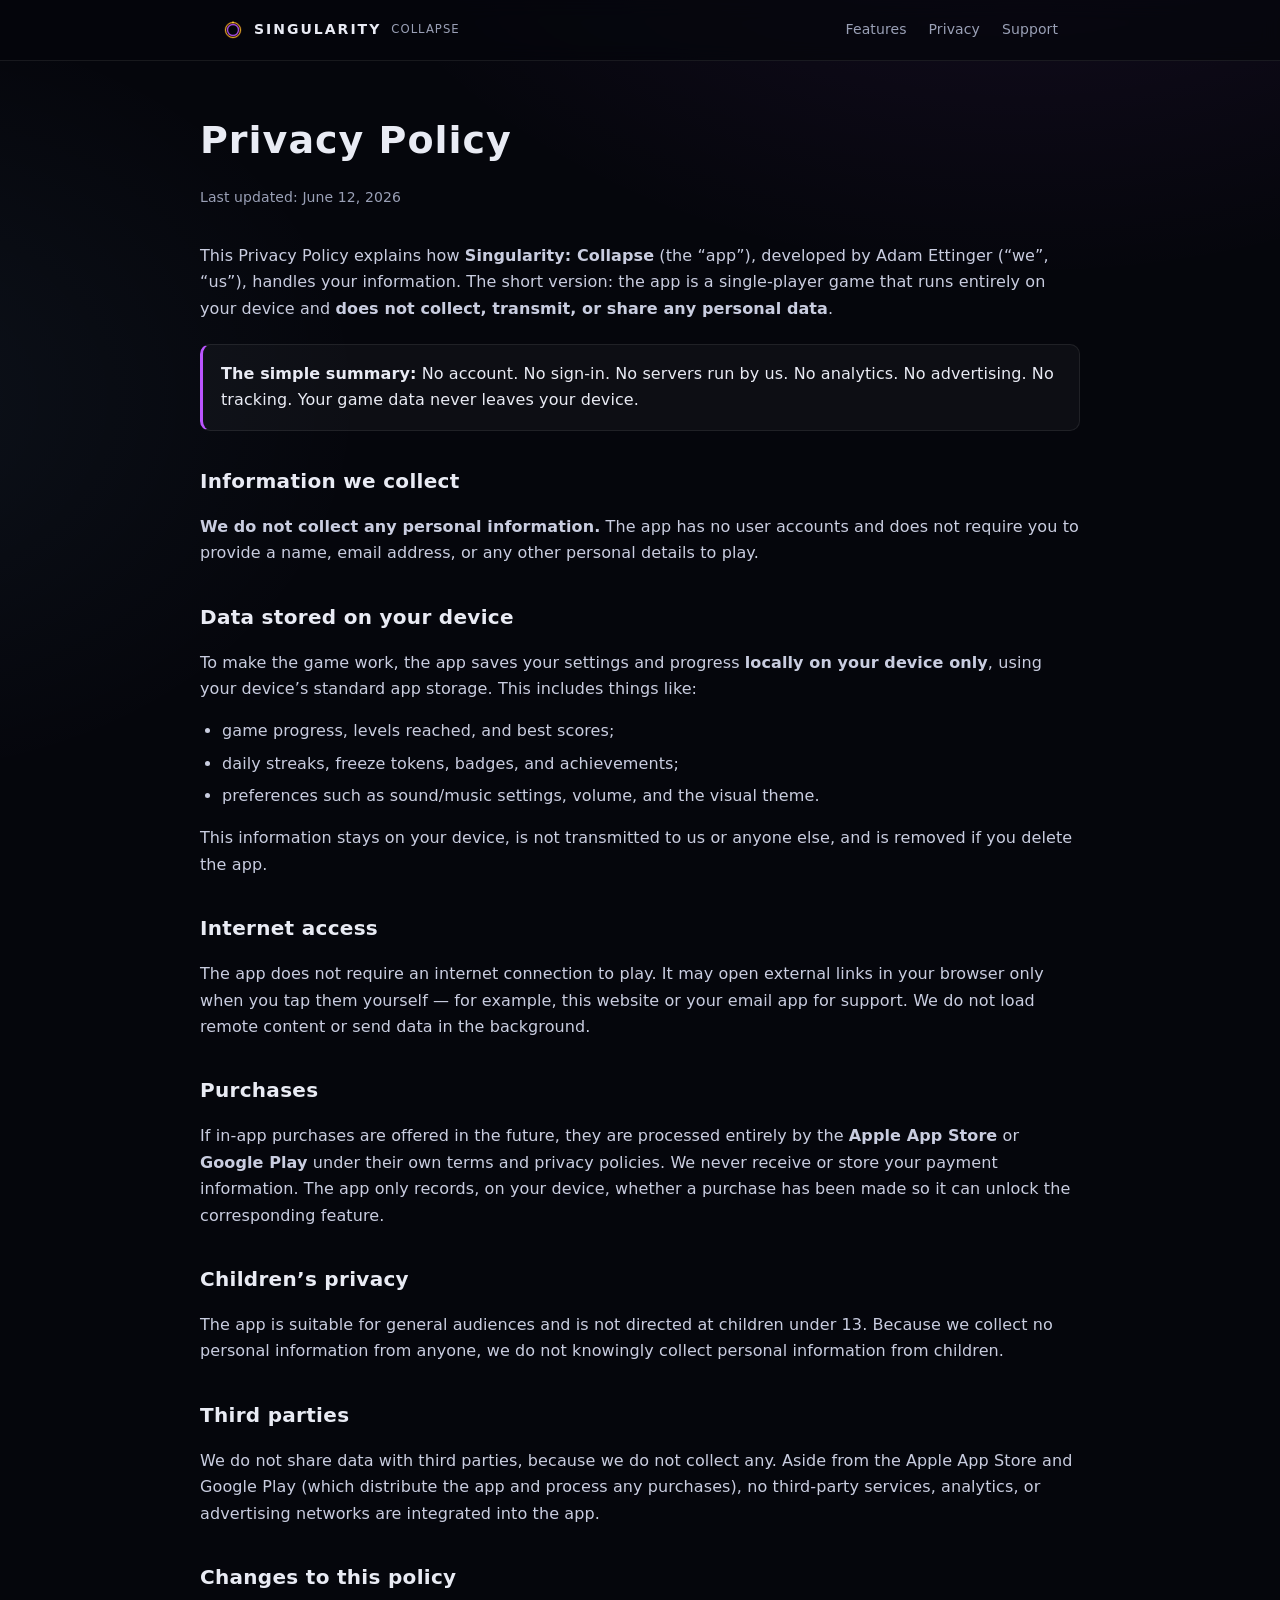
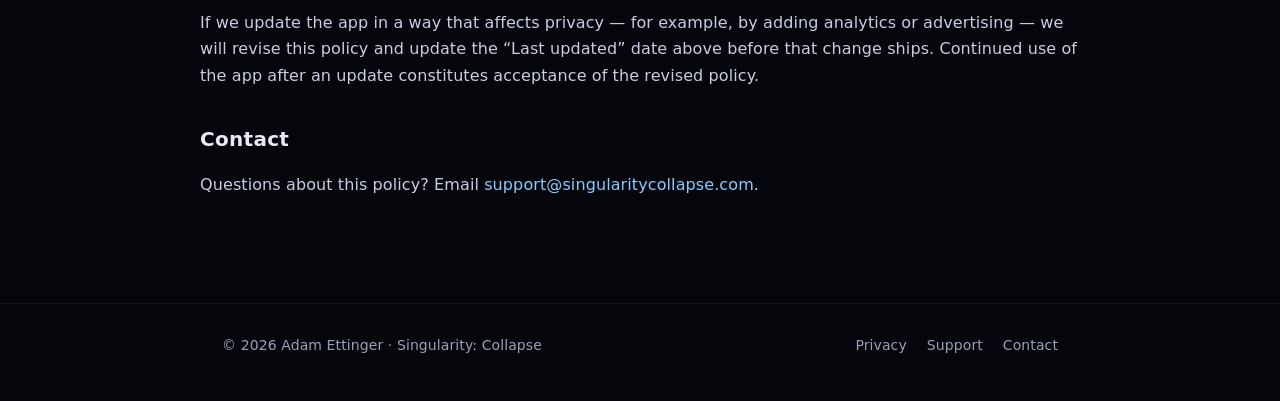
==== privacy/index.html @ d9b163ad "Initial site: landing + privacy + support for singularitycollapse.com Static, asset-free (CSS/SVG bl" ====
<!DOCTYPE html>
<!--
  Privacy policy. Written to match the app AS SHIPPED at v1: local storage only,
  no accounts, no servers, no analytics, no ads, no data collection.
  ⚠ REVISIT THIS if you ever add analytics, crash reporting, or ADS (an ads SDK
  collects device/advertising identifiers — that changes everything below and
  requires updated store data-safety disclosures + ATT/UMP consent).
-->
<html lang="en">
<head>
  <meta charset="utf-8">
  <meta name="viewport" content="width=device-width, initial-scale=1">
  <title>Privacy Policy — Singularity: Collapse</title>
  <meta name="description" content="Privacy policy for Singularity: Collapse. The game stores all data locally on your device — no accounts, no servers, no analytics, no data collection.">
  <meta name="theme-color" content="#05060c">
  <link rel="icon" href="/favicon.svg" type="image/svg+xml">
  <link rel="stylesheet" href="/styles.css">
</head>
<body>
  <header class="site">
    <div class="container nav">
      <a class="brand" href="/" style="color:inherit">
        <svg class="mark" viewBox="0 0 64 64" aria-hidden="true">
          <circle cx="32" cy="32" r="22" fill="none" stroke="#ff7a18" stroke-width="6" opacity="0.30"/>
          <circle cx="32" cy="32" r="22" fill="none" stroke="#ffcc33" stroke-width="2.4" opacity="0.9"/>
          <circle cx="32" cy="32" r="16" fill="none" stroke="#bb55ff" stroke-width="4" opacity="0.85"/>
          <circle cx="32" cy="32" r="11" fill="#02030a"/>
          <circle cx="32" cy="10" r="2.6" fill="#ffcc33"/>
        </svg>
        SINGULARITY <small>COLLAPSE</small>
      </a>
      <nav class="nav-links">
        <a href="/#features">Features</a>
        <a href="/privacy">Privacy</a>
        <a href="/support">Support</a>
      </nav>
    </div>
  </header>

  <main class="container doc">
    <h1>Privacy Policy</h1>
    <p class="updated">Last updated: June 12, 2026</p>

    <p>This Privacy Policy explains how <b>Singularity: Collapse</b> (the “app”), developed by Adam Ettinger (“we”, “us”), handles your information. The short version: the app is a single-player game that runs entirely on your device and <b>does not collect, transmit, or share any personal data</b>.</p>

    <div class="callout">
      <b>The simple summary:</b> No account. No sign-in. No servers run by us. No analytics. No advertising. No tracking. Your game data never leaves your device.
    </div>

    <h2>Information we collect</h2>
    <p><b>We do not collect any personal information.</b> The app has no user accounts and does not require you to provide a name, email address, or any other personal details to play.</p>

    <h2>Data stored on your device</h2>
    <p>To make the game work, the app saves your settings and progress <b>locally on your device only</b>, using your device’s standard app storage. This includes things like:</p>
    <ul>
      <li>game progress, levels reached, and best scores;</li>
      <li>daily streaks, freeze tokens, badges, and achievements;</li>
      <li>preferences such as sound/music settings, volume, and the visual theme.</li>
    </ul>
    <p>This information stays on your device, is not transmitted to us or anyone else, and is removed if you delete the app.</p>

    <h2>Internet access</h2>
    <p>The app does not require an internet connection to play. It may open external links in your browser only when you tap them yourself — for example, this website or your email app for support. We do not load remote content or send data in the background.</p>

    <h2>Purchases</h2>
    <p>If in-app purchases are offered in the future, they are processed entirely by the <b>Apple App Store</b> or <b>Google Play</b> under their own terms and privacy policies. We never receive or store your payment information. The app only records, on your device, whether a purchase has been made so it can unlock the corresponding feature.</p>

    <h2>Children’s privacy</h2>
    <p>The app is suitable for general audiences and is not directed at children under 13. Because we collect no personal information from anyone, we do not knowingly collect personal information from children.</p>

    <h2>Third parties</h2>
    <p>We do not share data with third parties, because we do not collect any. Aside from the Apple App Store and Google Play (which distribute the app and process any purchases), no third-party services, analytics, or advertising networks are integrated into the app.</p>

    <h2>Changes to this policy</h2>
    <p>If we update the app in a way that affects privacy — for example, by adding analytics or advertising — we will revise this policy and update the “Last updated” date above before that change ships. Continued use of the app after an update constitutes acceptance of the revised policy.</p>

    <h2>Contact</h2>
    <p>Questions about this policy? Email <a href="mailto:support@singularitycollapse.com">support@singularitycollapse.com</a>.</p>
  </main>

  <footer class="site">
    <div class="container foot">
      <span>© 2026 Adam Ettinger · Singularity: Collapse</span>
      <span class="foot-links">
        <a href="/privacy">Privacy</a>
        <a href="/support">Support</a>
        <a href="mailto:support@singularitycollapse.com">Contact</a>
      </span>
    </div>
  </footer>
</body>
</html>
---- styles.css ----
/* Singularity: Collapse — website styles. Cosmic dark theme, asset-free. */

:root {
  --bg: #05060c;
  --bg-2: #0a0c16;
  --panel: rgba(255, 255, 255, 0.035);
  --panel-border: rgba(255, 255, 255, 0.08);
  --text: #e9ebf4;
  --muted: #9aa0b6;
  --accent: #bb55ff;   /* black hole / event horizon */
  --gold: #ffcc33;     /* the consumed worldline */
  --teal: #88ccff;     /* particle */
  --orange: #ff7a18;   /* accretion disk */
  --maxw: 880px;
}

* { box-sizing: border-box; }

html { scroll-behavior: smooth; }

body {
  margin: 0;
  background:
    radial-gradient(1200px 800px at 80% -10%, rgba(187, 85, 255, 0.10), transparent 60%),
    radial-gradient(900px 700px at -10% 20%, rgba(136, 204, 255, 0.06), transparent 55%),
    var(--bg);
  color: var(--text);
  font: 16px/1.65 system-ui, -apple-system, "Segoe UI", Roboto, Helvetica, Arial, sans-serif;
  -webkit-font-smoothing: antialiased;
  letter-spacing: 0.1px;
}

a { color: var(--teal); text-decoration: none; }
a:hover { text-decoration: underline; }

.container { width: 100%; max-width: var(--maxw); margin: 0 auto; padding: 0 22px; }

/* ---- Header / nav ---- */
header.site {
  position: sticky; top: 0; z-index: 10;
  backdrop-filter: blur(10px);
  background: rgba(5, 6, 12, 0.72);
  border-bottom: 1px solid var(--panel-border);
}
.nav { display: flex; align-items: center; justify-content: space-between; height: 60px; }
.brand { display: flex; align-items: center; gap: 10px; font-weight: 700; letter-spacing: 2px; font-size: 14px; }
.brand .mark { width: 22px; height: 22px; }
.brand small { color: var(--muted); font-weight: 500; letter-spacing: 1px; }
.nav-links { display: flex; gap: 22px; font-size: 14px; }
.nav-links a { color: var(--muted); }
.nav-links a:hover { color: var(--text); text-decoration: none; }

/* ---- Hero ---- */
.hero { text-align: center; padding: 72px 0 36px; }
.hero h1 {
  font-size: clamp(30px, 6vw, 52px);
  letter-spacing: 6px; margin: 0 0 6px; font-weight: 800;
}
.hero .sub { color: var(--accent); letter-spacing: 8px; font-size: clamp(12px, 2.4vw, 16px); font-weight: 600; margin-bottom: 26px; }
.hero p.lede { color: var(--muted); max-width: 620px; margin: 0 auto 30px; font-size: 18px; }

/* The black hole */
.singularity { position: relative; width: 240px; height: 240px; margin: 8px auto 40px; }
.singularity .disk {
  position: absolute; inset: 0; border-radius: 50%;
  background: conic-gradient(from 0deg, var(--gold), var(--orange), var(--accent), var(--teal), var(--accent), var(--orange), var(--gold));
  filter: blur(1px) brightness(1.08);
  -webkit-mask: radial-gradient(circle, transparent 39%, #000 43%, #000 70%, transparent 75%);
  mask: radial-gradient(circle, transparent 39%, #000 43%, #000 70%, transparent 75%);
  animation: spin 20s linear infinite;
  opacity: 0.92;
}
.singularity .core {
  position: absolute; inset: 30%; border-radius: 50%; background: #02030a;
  box-shadow: 0 0 70px 12px rgba(187, 85, 255, 0.45), inset 0 0 26px rgba(0, 0, 0, 0.95);
}
.singularity .worldline { position: absolute; inset: 0; animation: spin 9s linear infinite reverse; }
.singularity .worldline::before {
  content: ""; position: absolute; top: 4%; left: 50%; width: 11px; height: 11px;
  border-radius: 50%; background: var(--gold); transform: translateX(-50%);
  box-shadow: 0 0 14px 4px rgba(255, 204, 51, 0.85);
}
@keyframes spin { to { transform: rotate(360deg); } }

/* ---- Store badges ---- */
.badges { display: flex; gap: 14px; justify-content: center; flex-wrap: wrap; margin-top: 8px; }
.badge {
  display: inline-flex; align-items: center; gap: 10px;
  border: 1px solid var(--panel-border); background: var(--panel);
  padding: 12px 18px; border-radius: 12px; color: var(--muted); font-size: 14px;
  cursor: default;
}
.badge b { color: var(--text); font-weight: 600; }
.badge .soon { font-size: 11px; letter-spacing: 1px; color: var(--accent); text-transform: uppercase; }

/* ---- Sections ---- */
section { padding: 48px 0; }
section h2 { font-size: 13px; letter-spacing: 3px; text-transform: uppercase; color: var(--accent); margin: 0 0 26px; text-align: center; }

.features { display: grid; grid-template-columns: repeat(auto-fit, minmax(240px, 1fr)); gap: 16px; }
.feature {
  border: 1px solid var(--panel-border); background: var(--panel);
  border-radius: 14px; padding: 22px;
}
.feature h3 { margin: 0 0 8px; font-size: 17px; }
.feature p { margin: 0; color: var(--muted); font-size: 15px; }
.feature .ic { font-size: 22px; margin-bottom: 10px; display: block; }

.ladder { color: var(--muted); text-align: center; font-size: 15px; max-width: 640px; margin: 0 auto; }
.ladder .tier { color: var(--text); white-space: nowrap; }
.ladder .arrow { color: var(--accent); padding: 0 6px; }

/* ---- Content pages (privacy / support) ---- */
.doc { padding: 48px 0 64px; }
.doc h1 { font-size: clamp(26px, 5vw, 38px); letter-spacing: 1px; margin: 0 0 6px; }
.doc .updated { color: var(--muted); font-size: 14px; margin-bottom: 34px; }
.doc h2 { font-size: 20px; margin: 34px 0 10px; letter-spacing: 0.3px; color: var(--text); text-transform: none; text-align: left; }
.doc p, .doc li { color: #c9cde0; }
.doc ul { padding-left: 22px; }
.doc li { margin: 6px 0; }
.callout {
  border: 1px solid var(--panel-border); background: var(--panel);
  border-left: 3px solid var(--accent); border-radius: 10px; padding: 16px 18px; margin: 22px 0;
}
.faq { margin-top: 8px; }
.faq details {
  border: 1px solid var(--panel-border); background: var(--panel);
  border-radius: 12px; padding: 4px 18px; margin: 12px 0;
}
.faq summary { cursor: pointer; padding: 14px 0; font-weight: 600; font-size: 16px; list-style: none; }
.faq summary::-webkit-details-marker { display: none; }
.faq summary::before { content: "+ "; color: var(--accent); font-weight: 700; }
.faq details[open] summary::before { content: "\2212  "; }
.faq details p { margin: 0 0 16px; color: var(--muted); }

.mail-btn {
  display: inline-flex; align-items: center; gap: 10px;
  background: linear-gradient(180deg, rgba(187,85,255,0.22), rgba(187,85,255,0.10));
  border: 1px solid rgba(187, 85, 255, 0.45); color: var(--text);
  padding: 13px 22px; border-radius: 12px; font-weight: 600; margin: 6px 0 4px;
}
.mail-btn:hover { text-decoration: none; border-color: var(--accent); }

/* ---- Footer ---- */
footer.site { border-top: 1px solid var(--panel-border); padding: 30px 0 44px; margin-top: 24px; color: var(--muted); font-size: 14px; }
.foot { display: flex; align-items: center; justify-content: space-between; flex-wrap: wrap; gap: 12px; }
.foot-links { display: flex; gap: 20px; }
.foot-links a { color: var(--muted); }

@media (max-width: 560px) {
  .nav-links { gap: 16px; }
  .foot { flex-direction: column; text-align: center; }
}

@media (prefers-reduced-motion: reduce) {
  .singularity .disk, .singularity .worldline { animation: none; }
  html { scroll-behavior: auto; }
}
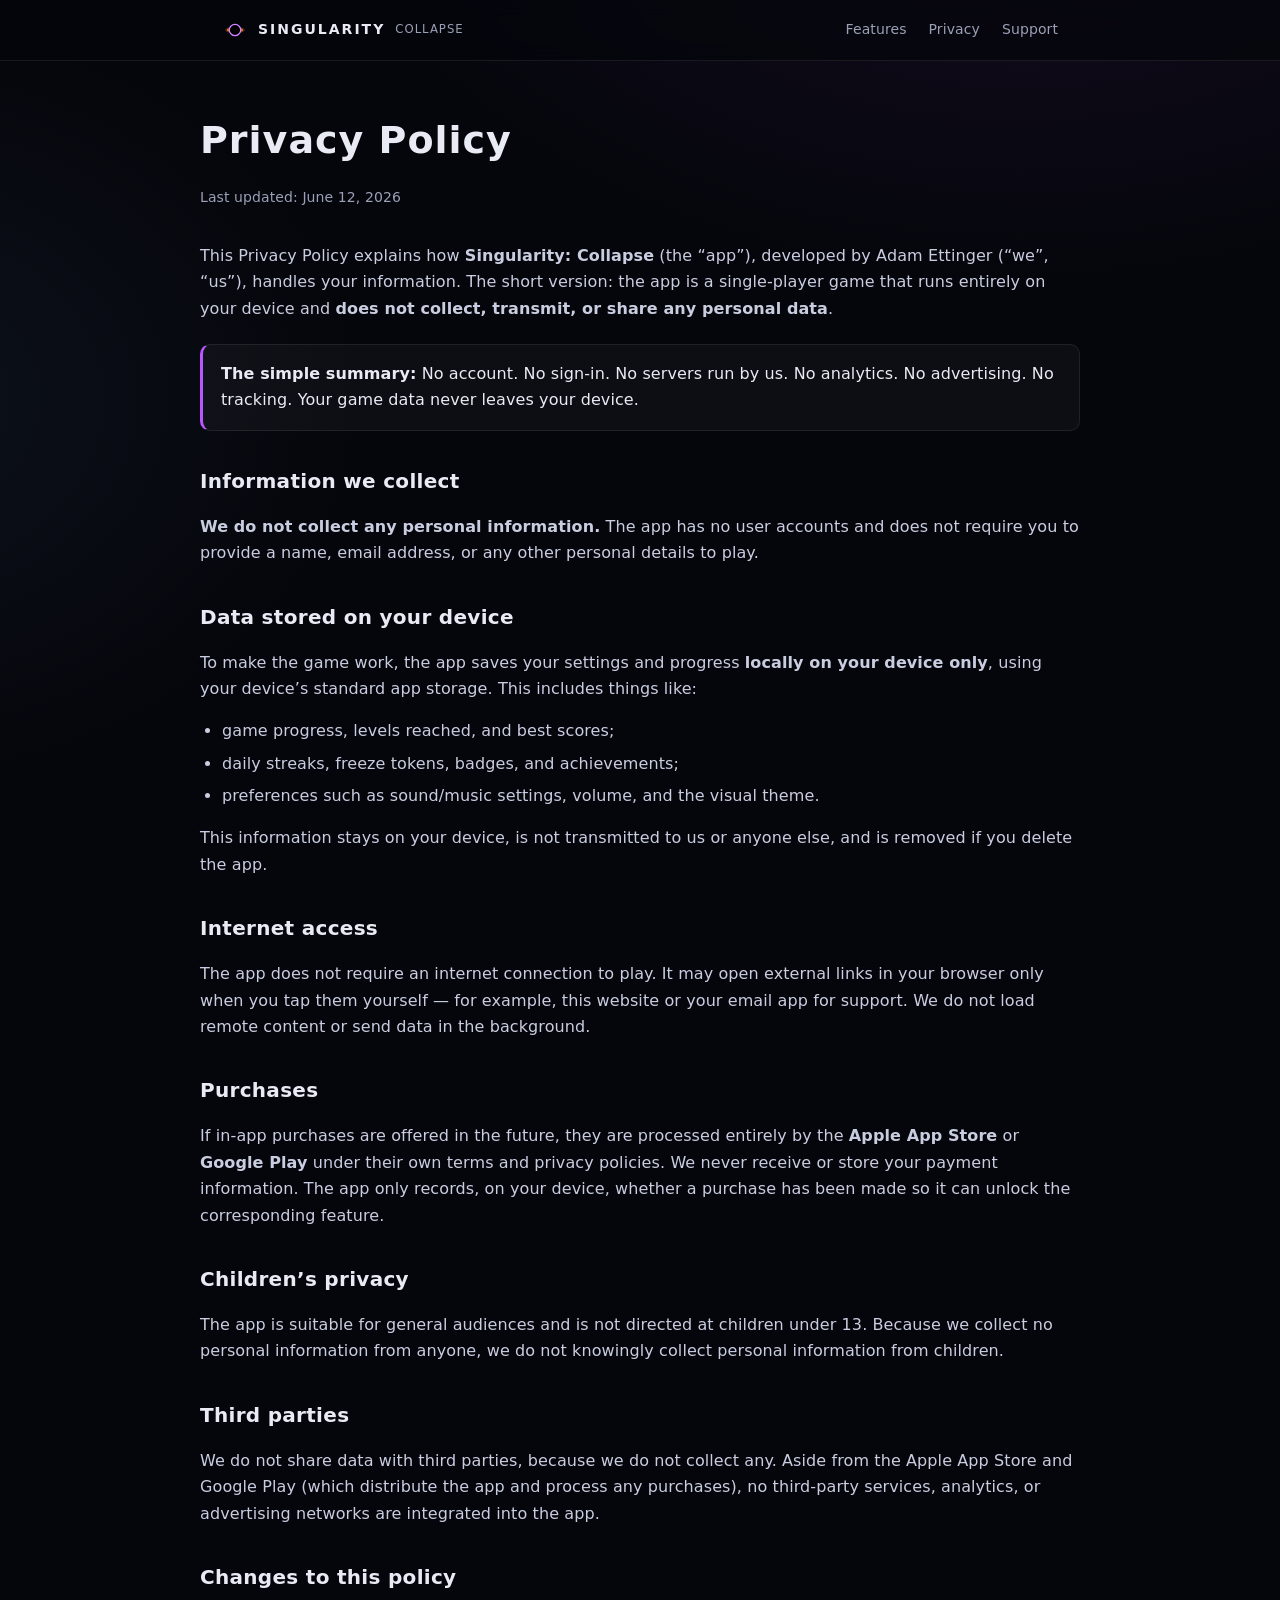
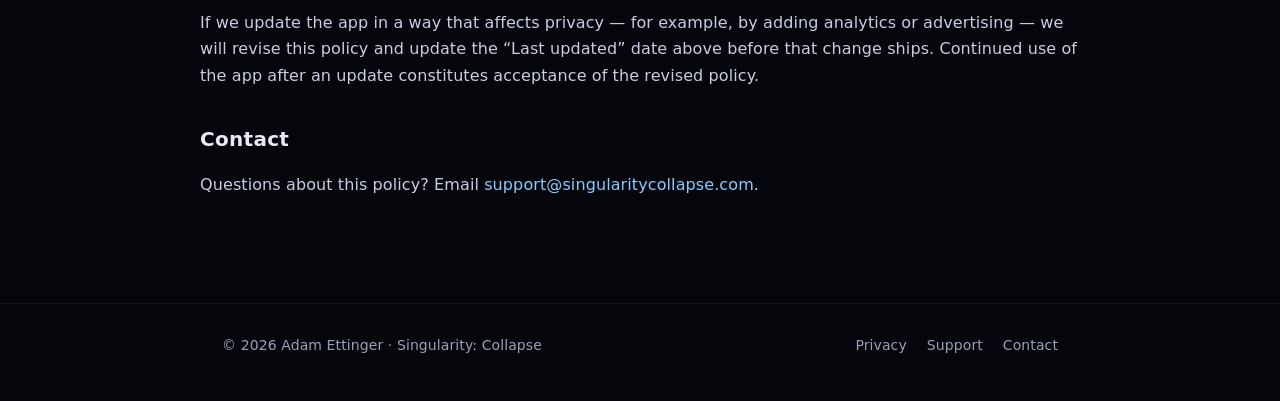
==== commit 29d031ad: "Logo: match the app icon; de-buzz feature copy Replace the placeholder concentric-ring / rainbow-con" ====
--- a/privacy/index.html
+++ b/privacy/index.html
@@ -21,11 +21,14 @@
     <div class="container nav">
       <a class="brand" href="/" style="color:inherit">
         <svg class="mark" viewBox="0 0 64 64" aria-hidden="true">
-          <circle cx="32" cy="32" r="22" fill="none" stroke="#ff7a18" stroke-width="6" opacity="0.30"/>
-          <circle cx="32" cy="32" r="22" fill="none" stroke="#ffcc33" stroke-width="2.4" opacity="0.9"/>
-          <circle cx="32" cy="32" r="16" fill="none" stroke="#bb55ff" stroke-width="4" opacity="0.85"/>
-          <circle cx="32" cy="32" r="11" fill="#02030a"/>
-          <circle cx="32" cy="10" r="2.6" fill="#ffcc33"/>
+          <!-- Black hole: squashed orange accretion disk + purple event-horizon ring -->
+          <g transform="translate(32,32) scale(1,0.30)">
+            <circle r="23" fill="none" stroke="#ffb03c" stroke-opacity="0.45" stroke-width="2.4"/>
+            <circle r="18" fill="none" stroke="#ff7a18" stroke-width="4.5"/>
+          </g>
+          <circle cx="32" cy="32" r="14" fill="#000"/>
+          <circle cx="32" cy="32" r="14" fill="none" stroke="#c060ff" stroke-width="3"/>
+          <circle cx="32" cy="32" r="14" fill="none" stroke="#e6c0ff" stroke-width="1.1"/>
         </svg>
         SINGULARITY <small>COLLAPSE</small>
       </a>
--- a/styles.css
+++ b/styles.css
@@ -44,7 +44,7 @@
 }
 .nav { display: flex; align-items: center; justify-content: space-between; height: 60px; }
 .brand { display: flex; align-items: center; gap: 10px; font-weight: 700; letter-spacing: 2px; font-size: 14px; }
-.brand .mark { width: 22px; height: 22px; }
+.brand .mark { width: 26px; height: 26px; }
 .brand small { color: var(--muted); font-weight: 500; letter-spacing: 1px; }
 .nav-links { display: flex; gap: 22px; font-size: 14px; }
 .nav-links a { color: var(--muted); }
@@ -59,28 +59,16 @@
 .hero .sub { color: var(--accent); letter-spacing: 8px; font-size: clamp(12px, 2.4vw, 16px); font-weight: 600; margin-bottom: 26px; }
 .hero p.lede { color: var(--muted); max-width: 620px; margin: 0 auto 30px; font-size: 18px; }
 
-/* The black hole */
-.singularity { position: relative; width: 240px; height: 240px; margin: 8px auto 40px; }
-.singularity .disk {
-  position: absolute; inset: 0; border-radius: 50%;
-  background: conic-gradient(from 0deg, var(--gold), var(--orange), var(--accent), var(--teal), var(--accent), var(--orange), var(--gold));
-  filter: blur(1px) brightness(1.08);
-  -webkit-mask: radial-gradient(circle, transparent 39%, #000 43%, #000 70%, transparent 75%);
-  mask: radial-gradient(circle, transparent 39%, #000 43%, #000 70%, transparent 75%);
-  animation: spin 20s linear infinite;
-  opacity: 0.92;
+/* The black hole — matches the app icon: a squashed orange accretion disk and a
+   bright purple event-horizon ring around a black core (Gargantua-style). */
+.hero .bh {
+  display: block; width: 240px; height: 240px; margin: 8px auto 40px;
+  animation: bhGlow 6s ease-in-out infinite;
 }
-.singularity .core {
-  position: absolute; inset: 30%; border-radius: 50%; background: #02030a;
-  box-shadow: 0 0 70px 12px rgba(187, 85, 255, 0.45), inset 0 0 26px rgba(0, 0, 0, 0.95);
+@keyframes bhGlow {
+  0%, 100% { filter: drop-shadow(0 0 12px rgba(187, 85, 255, 0.35)); }
+  50%      { filter: drop-shadow(0 0 24px rgba(187, 85, 255, 0.60)); }
 }
-.singularity .worldline { position: absolute; inset: 0; animation: spin 9s linear infinite reverse; }
-.singularity .worldline::before {
-  content: ""; position: absolute; top: 4%; left: 50%; width: 11px; height: 11px;
-  border-radius: 50%; background: var(--gold); transform: translateX(-50%);
-  box-shadow: 0 0 14px 4px rgba(255, 204, 51, 0.85);
-}
-@keyframes spin { to { transform: rotate(360deg); } }
 
 /* ---- Store badges ---- */
 .badges { display: flex; gap: 14px; justify-content: center; flex-wrap: wrap; margin-top: 8px; }
@@ -153,6 +141,6 @@
 }
 
 @media (prefers-reduced-motion: reduce) {
-  .singularity .disk, .singularity .worldline { animation: none; }
+  .hero .bh { animation: none; }
   html { scroll-behavior: auto; }
 }
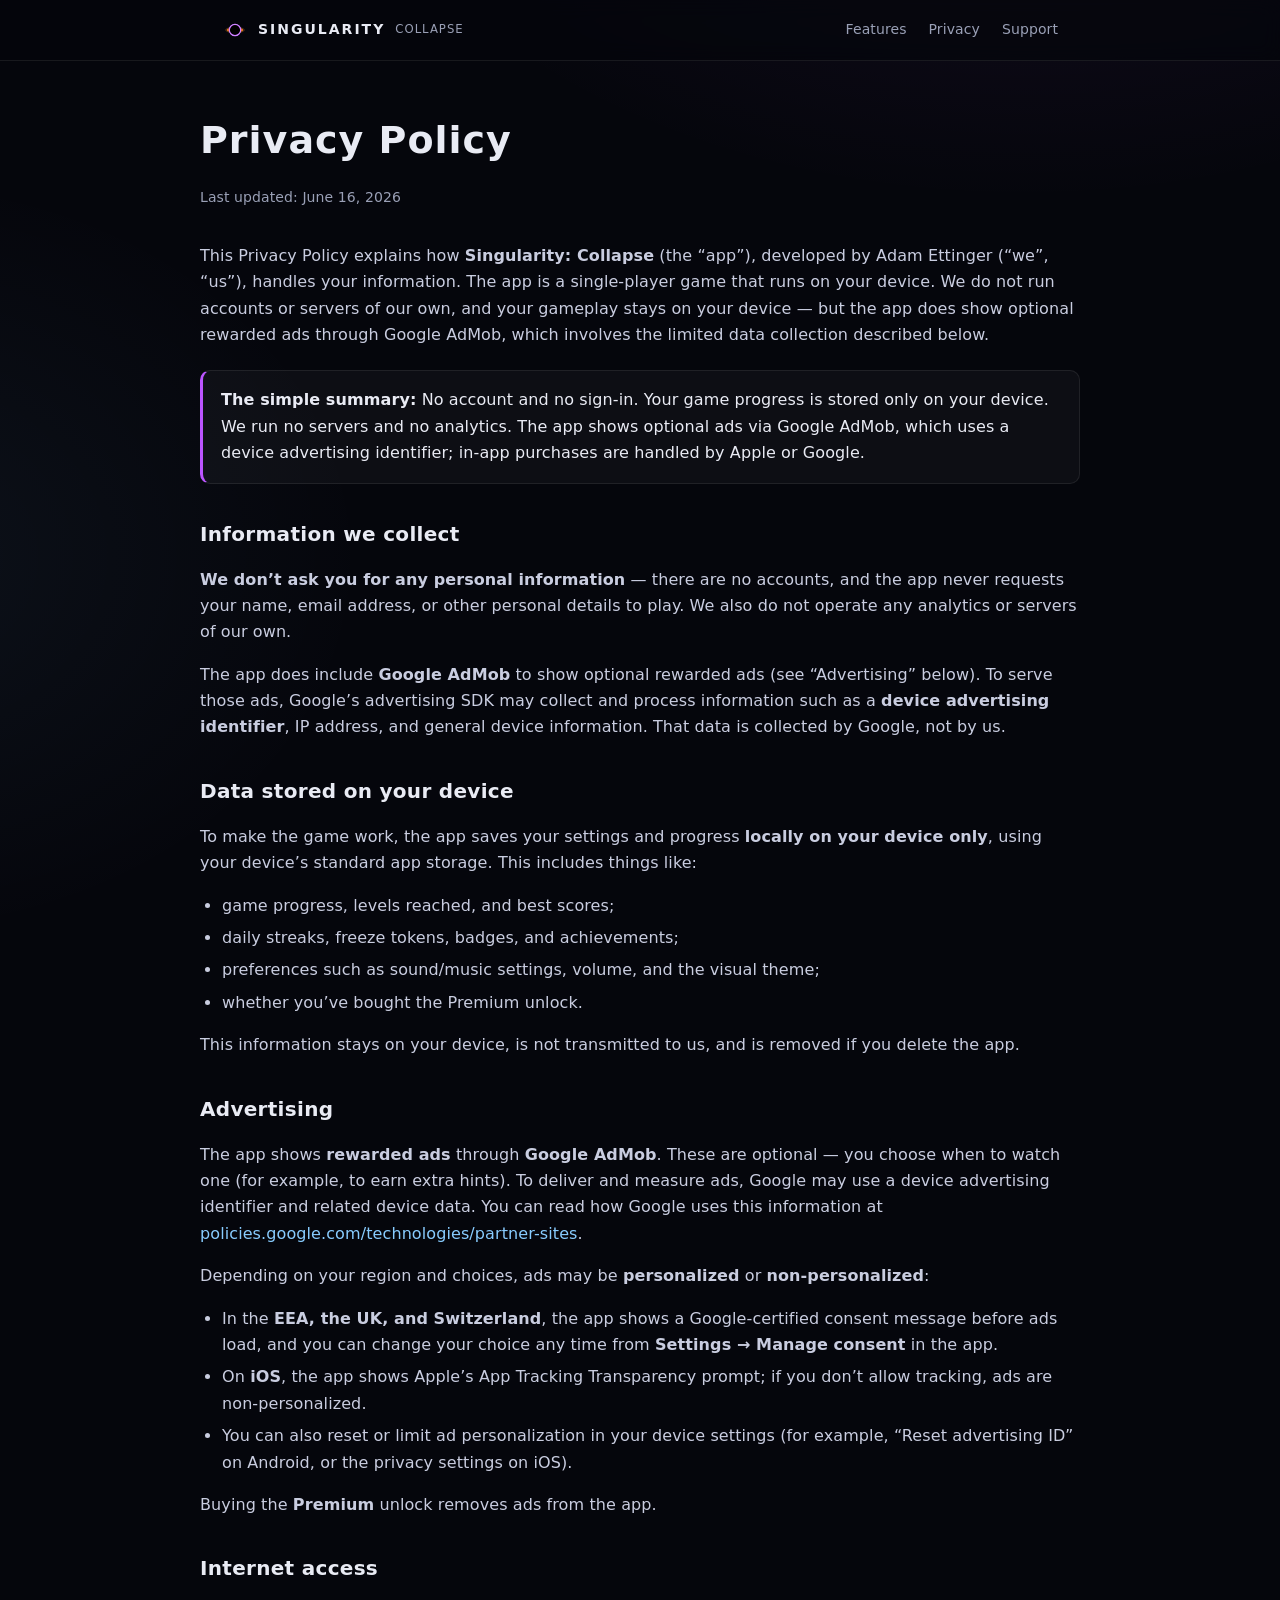
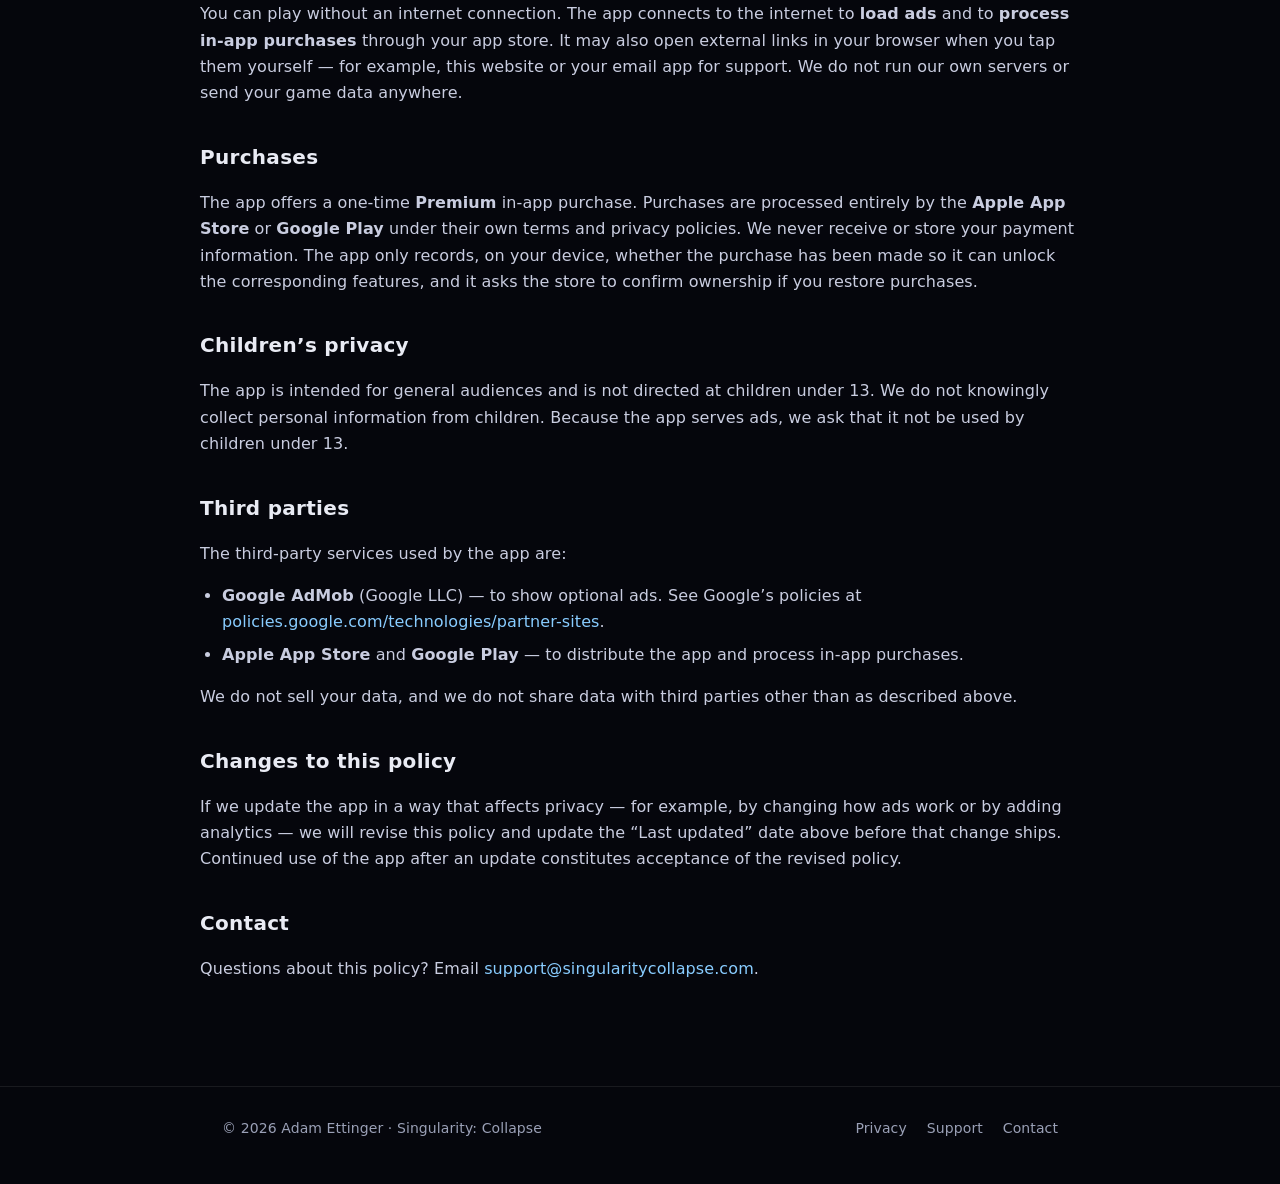
==== commit 130d817e: "Privacy: disclose Google AdMob ads + IAP The app now ships Google AdMob rewarded ads (collects a dev" ====
--- a/privacy/index.html
+++ b/privacy/index.html
@@ -1,17 +1,18 @@
 <!DOCTYPE html>
 <!--
-  Privacy policy. Written to match the app AS SHIPPED at v1: local storage only,
-  no accounts, no servers, no analytics, no ads, no data collection.
-  ⚠ REVISIT THIS if you ever add analytics, crash reporting, or ADS (an ads SDK
-  collects device/advertising identifiers — that changes everything below and
-  requires updated store data-safety disclosures + ATT/UMP consent).
+  Privacy policy. Reflects the app WITH ads + IAP (updated 2026-06-16):
+  - Google AdMob rewarded ads (Google collects a device advertising identifier);
+  - UMP consent (EEA/UK/CH) + iOS App Tracking Transparency;
+  - one-time Premium in-app purchase via Apple / Google.
+  Game progress is still stored locally; we run no servers/accounts/analytics.
+  ⚠ Keep this in sync with the stores' data-safety / app-privacy disclosures.
 -->
 <html lang="en">
 <head>
   <meta charset="utf-8">
   <meta name="viewport" content="width=device-width, initial-scale=1">
   <title>Privacy Policy — Singularity: Collapse</title>
-  <meta name="description" content="Privacy policy for Singularity: Collapse. The game stores all data locally on your device — no accounts, no servers, no analytics, no data collection.">
+  <meta name="description" content="Privacy policy for Singularity: Collapse. Game progress is stored locally on your device; the app shows optional Google AdMob ads (using a device advertising identifier) and offers a one-time in-app purchase.">
   <meta name="theme-color" content="#05060c">
   <link rel="icon" href="/favicon.svg" type="image/svg+xml">
   <link rel="stylesheet" href="/styles.css">
@@ -42,40 +43,57 @@
 
   <main class="container doc">
     <h1>Privacy Policy</h1>
-    <p class="updated">Last updated: June 12, 2026</p>
+    <p class="updated">Last updated: June 16, 2026</p>
 
-    <p>This Privacy Policy explains how <b>Singularity: Collapse</b> (the “app”), developed by Adam Ettinger (“we”, “us”), handles your information. The short version: the app is a single-player game that runs entirely on your device and <b>does not collect, transmit, or share any personal data</b>.</p>
+    <p>This Privacy Policy explains how <b>Singularity: Collapse</b> (the “app”), developed by Adam Ettinger (“we”, “us”), handles your information. The app is a single-player game that runs on your device. We do not run accounts or servers of our own, and your gameplay stays on your device — but the app does show optional rewarded ads through Google AdMob, which involves the limited data collection described below.</p>
 
     <div class="callout">
-      <b>The simple summary:</b> No account. No sign-in. No servers run by us. No analytics. No advertising. No tracking. Your game data never leaves your device.
+      <b>The simple summary:</b> No account and no sign-in. Your game progress is stored only on your device. We run no servers and no analytics. The app shows optional ads via Google AdMob, which uses a device advertising identifier; in-app purchases are handled by Apple or Google.
     </div>
 
     <h2>Information we collect</h2>
-    <p><b>We do not collect any personal information.</b> The app has no user accounts and does not require you to provide a name, email address, or any other personal details to play.</p>
+    <p><b>We don’t ask you for any personal information</b> — there are no accounts, and the app never requests your name, email address, or other personal details to play. We also do not operate any analytics or servers of our own.</p>
+    <p>The app does include <b>Google AdMob</b> to show optional rewarded ads (see “Advertising” below). To serve those ads, Google’s advertising SDK may collect and process information such as a <b>device advertising identifier</b>, IP address, and general device information. That data is collected by Google, not by us.</p>
 
     <h2>Data stored on your device</h2>
     <p>To make the game work, the app saves your settings and progress <b>locally on your device only</b>, using your device’s standard app storage. This includes things like:</p>
     <ul>
       <li>game progress, levels reached, and best scores;</li>
       <li>daily streaks, freeze tokens, badges, and achievements;</li>
-      <li>preferences such as sound/music settings, volume, and the visual theme.</li>
+      <li>preferences such as sound/music settings, volume, and the visual theme;</li>
+      <li>whether you’ve bought the Premium unlock.</li>
     </ul>
-    <p>This information stays on your device, is not transmitted to us or anyone else, and is removed if you delete the app.</p>
+    <p>This information stays on your device, is not transmitted to us, and is removed if you delete the app.</p>
+
+    <h2>Advertising</h2>
+    <p>The app shows <b>rewarded ads</b> through <b>Google AdMob</b>. These are optional — you choose when to watch one (for example, to earn extra hints). To deliver and measure ads, Google may use a device advertising identifier and related device data. You can read how Google uses this information at <a href="https://policies.google.com/technologies/partner-sites">policies.google.com/technologies/partner-sites</a>.</p>
+    <p>Depending on your region and choices, ads may be <b>personalized</b> or <b>non-personalized</b>:</p>
+    <ul>
+      <li>In the <b>EEA, the UK, and Switzerland</b>, the app shows a Google-certified consent message before ads load, and you can change your choice any time from <b>Settings → Manage consent</b> in the app.</li>
+      <li>On <b>iOS</b>, the app shows Apple’s App Tracking Transparency prompt; if you don’t allow tracking, ads are non-personalized.</li>
+      <li>You can also reset or limit ad personalization in your device settings (for example, “Reset advertising ID” on Android, or the privacy settings on iOS).</li>
+    </ul>
+    <p>Buying the <b>Premium</b> unlock removes ads from the app.</p>
 
     <h2>Internet access</h2>
-    <p>The app does not require an internet connection to play. It may open external links in your browser only when you tap them yourself — for example, this website or your email app for support. We do not load remote content or send data in the background.</p>
+    <p>You can play without an internet connection. The app connects to the internet to <b>load ads</b> and to <b>process in-app purchases</b> through your app store. It may also open external links in your browser when you tap them yourself — for example, this website or your email app for support. We do not run our own servers or send your game data anywhere.</p>
 
     <h2>Purchases</h2>
-    <p>If in-app purchases are offered in the future, they are processed entirely by the <b>Apple App Store</b> or <b>Google Play</b> under their own terms and privacy policies. We never receive or store your payment information. The app only records, on your device, whether a purchase has been made so it can unlock the corresponding feature.</p>
+    <p>The app offers a one-time <b>Premium</b> in-app purchase. Purchases are processed entirely by the <b>Apple App Store</b> or <b>Google Play</b> under their own terms and privacy policies. We never receive or store your payment information. The app only records, on your device, whether the purchase has been made so it can unlock the corresponding features, and it asks the store to confirm ownership if you restore purchases.</p>
 
     <h2>Children’s privacy</h2>
-    <p>The app is suitable for general audiences and is not directed at children under 13. Because we collect no personal information from anyone, we do not knowingly collect personal information from children.</p>
+    <p>The app is intended for general audiences and is not directed at children under 13. We do not knowingly collect personal information from children. Because the app serves ads, we ask that it not be used by children under 13.</p>
 
     <h2>Third parties</h2>
-    <p>We do not share data with third parties, because we do not collect any. Aside from the Apple App Store and Google Play (which distribute the app and process any purchases), no third-party services, analytics, or advertising networks are integrated into the app.</p>
+    <p>The third-party services used by the app are:</p>
+    <ul>
+      <li><b>Google AdMob</b> (Google LLC) — to show optional ads. See Google’s policies at <a href="https://policies.google.com/technologies/partner-sites">policies.google.com/technologies/partner-sites</a>.</li>
+      <li><b>Apple App Store</b> and <b>Google Play</b> — to distribute the app and process in-app purchases.</li>
+    </ul>
+    <p>We do not sell your data, and we do not share data with third parties other than as described above.</p>
 
     <h2>Changes to this policy</h2>
-    <p>If we update the app in a way that affects privacy — for example, by adding analytics or advertising — we will revise this policy and update the “Last updated” date above before that change ships. Continued use of the app after an update constitutes acceptance of the revised policy.</p>
+    <p>If we update the app in a way that affects privacy — for example, by changing how ads work or by adding analytics — we will revise this policy and update the “Last updated” date above before that change ships. Continued use of the app after an update constitutes acceptance of the revised policy.</p>
 
     <h2>Contact</h2>
     <p>Questions about this policy? Email <a href="mailto:support@singularitycollapse.com">support@singularitycollapse.com</a>.</p>
